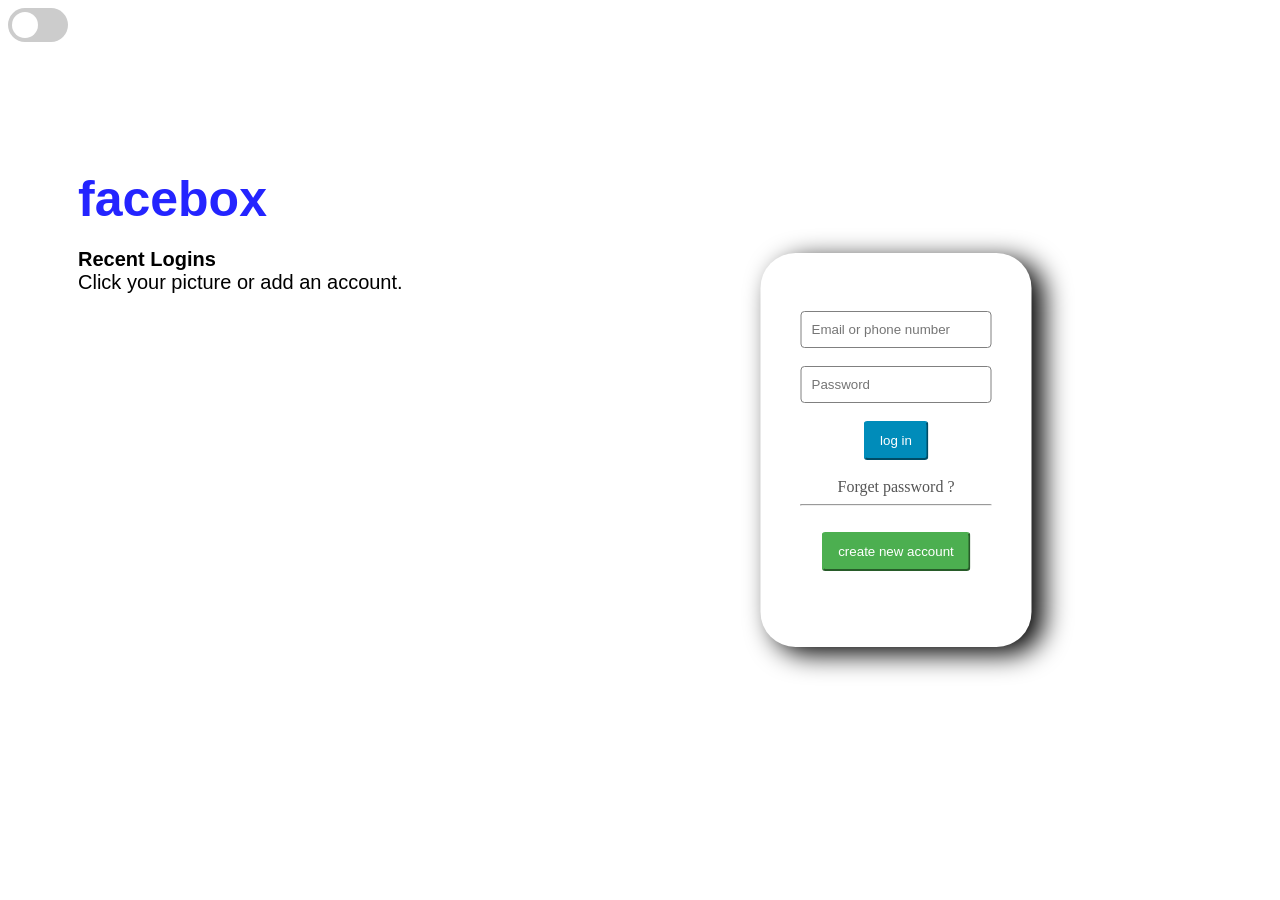
==== index.html @ 7b740174 "first commit" ====
<!DOCTYPE HTML>

<html>

<head>
  <title>facebox</title>  <script>
function myFunction() {
   var element = document.body;
   element.classList.toggle("dark-mode");
}
</script> <style type="text/css">  .dark
 {

}

.dark-mode {
  background-color: black;
  color: white;

}#fbb
 {     position: absolute;
 top: 100px;
 margin:70px;
 font-size:50px;}

.fb
 {   color:#2424FF;
 font-size:35px;  /*35*/
 font-family: "Comic Sans MS", cursive, sans-serif;}

 .b1
 {   color:black;
 font-size: 20px;/*20*/
 font-family: Arial, Helvetica, sans-serif;

}
#box
 {    white-space: pre-line;
 text-align:center;

 padding: 40px  ;
             width:500;
   position: absolute;
 top: 50%;
 left:70%;
  transform: translate(-50%,-50%);
   border-radius: 35px;
   box-shadow: 12px 7px 27px #000000;

}
.e,.p
 {   padding: 10px;
 border:1px solid gray;
  border-radius: 4px;


}
a
 {  text-decoration: none;
 color:#555555;
}
a:hover
 { text-decoration: underline;
 color: #f44336;}


.na
 {  padding:10px; border-radius: 4px;     border-color:#4CAF50;
 padding-left:15px; padding-right:15px;
 background-color:#4CAF50;
 color:white;

  }
.b:hover
 { background-color:#007399;  }
.na:hover
  {  background-color:#449C47;

}
.e:hover
 {  border:1px solid #5C5CFF;
}.p:hover
 {  border:1px solid #5C5CFF;
}
.b
 {padding:10px; border-radius: 4px;     border-color:#008CBA;
 padding-left:15px; padding-right:15px;
 background-color:#008CBA;
 color:white;
}

 .switch {
  position: relative;
  display: inline-block;
  width: 60px;
  height: 34px;
}

.switch input {
  opacity: 0;
  width: 0;
  height: 0;
}

.slider {
  position: absolute;
  cursor: pointer;
  top: 0;
  left: 0;
  right: 0;
  bottom: 0;
  background-color: #ccc;
  -webkit-transition: .4s;
  transition: .4s;
}

.slider:before {
  position: absolute;
  content: "";
  height: 26px;
  width: 26px;
  left: 4px;
  bottom: 4px;
  background-color: white;
  -webkit-transition: .4s;
  transition: .4s;
}

input:checked + .slider {
  background-color: #2196F3;
}

input:focus + .slider {
  box-shadow: 0 0 1px #2196F3;
}

input:checked + .slider:before {
  -webkit-transform: translateX(26px);
  -ms-transform: translateX(26px);
  transform: translateX(26px);
}

/* Rounded sliders */
.slider.round {
  border-radius: 34px;
}

.slider.round:before {
  border-radius: 50%;
}














</style>
</head>

<body  onselectstart="return false">
   <div id="fbb"
       <p class="fb"><label ><b>facebox</b></label><br>
        <p class="b1">
<b>Recent Logins </b> <br>Click your picture or add an account. </p></div>
<div id=box >
      <input class=e type="text" placeholder="Email or phone number "  >  <br>
      <input class="p" type="password" placeholder="Password" />   <br>
      <input class="b" type="submit" value="log in" />     <br>
      <a href="forgetp.html">Forget password ?</a>    <hr>
      <input class="na" type="button" value="create new account"/>


</div>

<label class="switch">
  <input type="checkbox" class=dark onclick="myFunction()">
  <span class="slider round"></span>
</label>
</body>

</html>
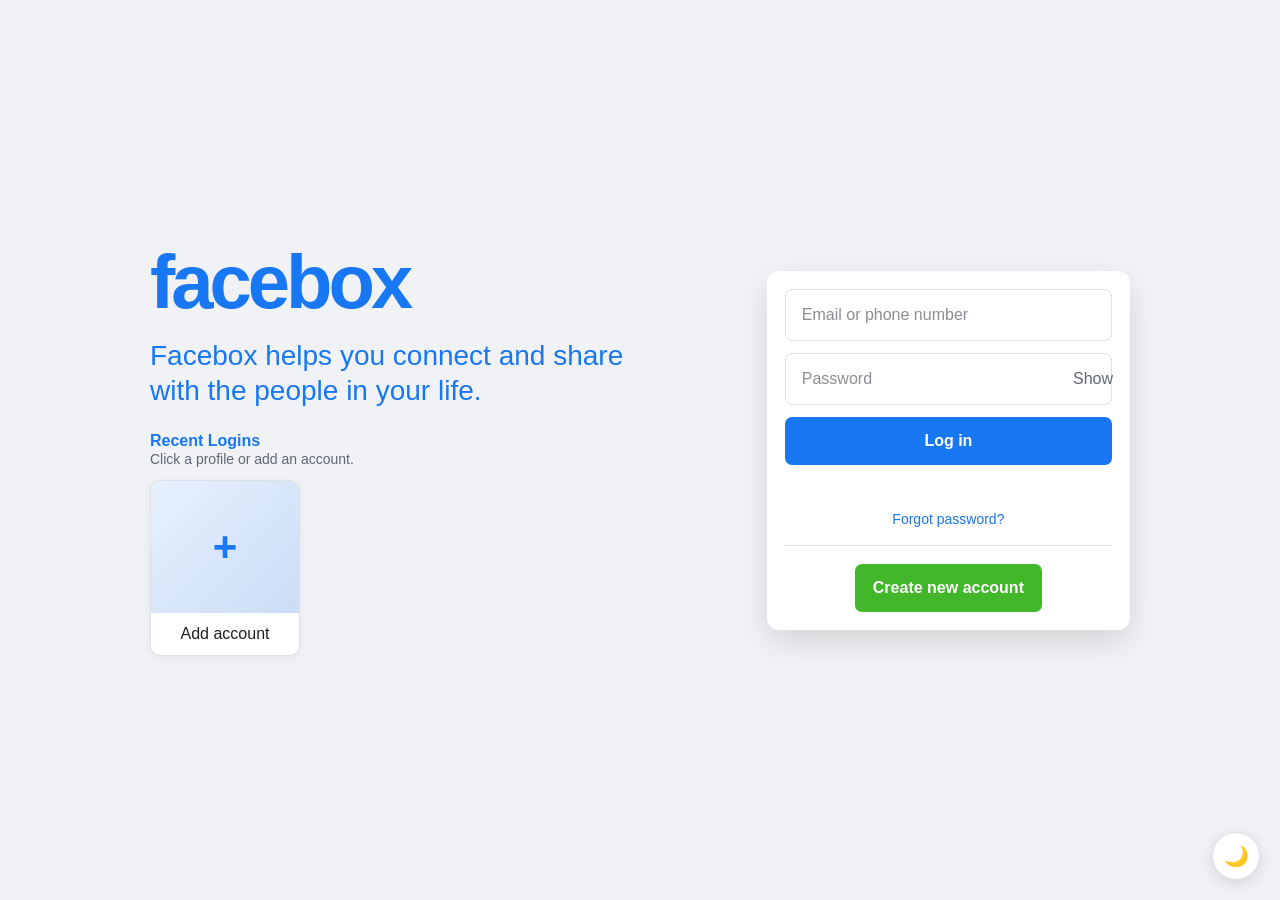
==== commit 711bb508: "feat: launch enhanced version 2.0" ====
--- a/index.html
+++ b/index.html
@@ -1,189 +1,73 @@
-<!DOCTYPE HTML>
-
-<html>
-
-<head>
-  <title>facebox</title>  <script>
-function myFunction() {
-   var element = document.body;
-   element.classList.toggle("dark-mode");
-}
-</script> <style type="text/css">  .dark
- {
-
-}
-
-.dark-mode {
-  background-color: black;
-  color: white;
-
-}#fbb
- {     position: absolute;
- top: 100px;
- margin:70px;
- font-size:50px;}
-
-.fb
- {   color:#2424FF;
- font-size:35px;  /*35*/
- font-family: "Comic Sans MS", cursive, sans-serif;}
-
- .b1
- {   color:black;
- font-size: 20px;/*20*/
- font-family: Arial, Helvetica, sans-serif;
-
-}
-#box
- {    white-space: pre-line;
- text-align:center;
-
- padding: 40px  ;
-             width:500;
-   position: absolute;
- top: 50%;
- left:70%;
-  transform: translate(-50%,-50%);
-   border-radius: 35px;
-   box-shadow: 12px 7px 27px #000000;
-
-}
-.e,.p
- {   padding: 10px;
- border:1px solid gray;
-  border-radius: 4px;
-
-
-}
-a
- {  text-decoration: none;
- color:#555555;
-}
-a:hover
- { text-decoration: underline;
- color: #f44336;}
-
-
-.na
- {  padding:10px; border-radius: 4px;     border-color:#4CAF50;
- padding-left:15px; padding-right:15px;
- background-color:#4CAF50;
- color:white;
-
-  }
-.b:hover
- { background-color:#007399;  }
-.na:hover
-  {  background-color:#449C47;
-
-}
-.e:hover
- {  border:1px solid #5C5CFF;
-}.p:hover
- {  border:1px solid #5C5CFF;
-}
-.b
- {padding:10px; border-radius: 4px;     border-color:#008CBA;
- padding-left:15px; padding-right:15px;
- background-color:#008CBA;
- color:white;
-}
-
- .switch {
-  position: relative;
-  display: inline-block;
-  width: 60px;
-  height: 34px;
-}
-
-.switch input {
-  opacity: 0;
-  width: 0;
-  height: 0;
-}
-
-.slider {
-  position: absolute;
-  cursor: pointer;
-  top: 0;
-  left: 0;
-  right: 0;
-  bottom: 0;
-  background-color: #ccc;
-  -webkit-transition: .4s;
-  transition: .4s;
-}
-
-.slider:before {
-  position: absolute;
-  content: "";
-  height: 26px;
-  width: 26px;
-  left: 4px;
-  bottom: 4px;
-  background-color: white;
-  -webkit-transition: .4s;
-  transition: .4s;
-}
-
-input:checked + .slider {
-  background-color: #2196F3;
-}
-
-input:focus + .slider {
-  box-shadow: 0 0 1px #2196F3;
-}
-
-input:checked + .slider:before {
-  -webkit-transform: translateX(26px);
-  -ms-transform: translateX(26px);
-  transform: translateX(26px);
-}
-
-/* Rounded sliders */
-.slider.round {
-  border-radius: 34px;
-}
-
-.slider.round:before {
-  border-radius: 50%;
-}
-
-
-
-
-
-
-
-
-
-
-
-
-
-
-</style>
-</head>
-
-<body  onselectstart="return false">
-   <div id="fbb"
-       <p class="fb"><label ><b>facebox</b></label><br>
-        <p class="b1">
-<b>Recent Logins </b> <br>Click your picture or add an account. </p></div>
-<div id=box >
-      <input class=e type="text" placeholder="Email or phone number "  >  <br>
-      <input class="p" type="password" placeholder="Password" />   <br>
-      <input class="b" type="submit" value="log in" />     <br>
-      <a href="forgetp.html">Forget password ?</a>    <hr>
-      <input class="na" type="button" value="create new account"/>
-
-
-</div>
-
-<label class="switch">
-  <input type="checkbox" class=dark onclick="myFunction()">
-  <span class="slider round"></span>
-</label>
-</body>
-
-</html>+<!DOCTYPE html>
+<html lang="en">
+<head>
+  <meta charset="UTF-8">
+  <meta name="viewport" content="width=device-width, initial-scale=1.0">
+  <title>Facebox</title>
+  <link rel="stylesheet" href="styles.css">
+  <script src="app.js" defer></script>
+</head>
+<body>
+  <main class="auth-page">
+    <div class="auth-layout">
+      <section class="brand" aria-label="Facebox introduction">
+        <h1 class="brand-name">facebox</h1>
+        <p class="brand-copy">Facebox helps you connect and share with the people in your life.</p>
+        <div class="recent-label">
+          <strong>Recent Logins</strong>
+          <span>Click a profile or add an account.</span>
+        </div>
+        <button class="recent-account" type="button" data-open-signup>
+          <span class="avatar">+</span>
+          <span class="account-name">Add account</span>
+        </button>
+      </section>
+
+      <section class="login-card" aria-label="Log in">
+        <form data-login-form novalidate>
+          <div class="form-group">
+            <input class="field" type="text" name="identity" placeholder="Email or phone number" autocomplete="username">
+          </div>
+          <div class="form-group password-wrap">
+            <input class="field" type="password" name="password" placeholder="Password" autocomplete="current-password">
+            <button class="password-toggle" type="button" data-password-toggle aria-label="Show password">Show</button>
+          </div>
+          <button class="btn btn-primary" type="submit">Log in</button>
+          <p class="form-message" data-form-message aria-live="polite"></p>
+          <a class="text-link forgot-link" href="forgetp.html">Forgot password?</a>
+          <hr class="divider">
+          <div class="create-row">
+            <button class="btn btn-success" type="button" data-open-signup>Create new account</button>
+          </div>
+        </form>
+      </section>
+    </div>
+  </main>
+
+  <button class="theme-toggle" type="button" data-theme-toggle aria-label="Toggle dark mode">🌙</button>
+
+  <div class="modal-backdrop" data-signup-modal aria-hidden="true" role="dialog" aria-modal="true" aria-labelledby="signup-title">
+    <div class="modal">
+      <div class="modal-header">
+        <div>
+          <h2 id="signup-title">Sign Up</h2>
+          <p>It’s quick and easy.</p>
+        </div>
+        <button class="modal-close" type="button" data-close-modal aria-label="Close">&times;</button>
+      </div>
+      <form class="modal-body" data-signup-form novalidate>
+        <div class="name-fields">
+          <div class="form-group"><input class="field" type="text" name="firstName" placeholder="First name" required></div>
+          <div class="form-group"><input class="field" type="text" name="lastName" placeholder="Surname" required></div>
+        </div>
+        <div class="form-group"><input class="field" type="text" name="identity" placeholder="Mobile number or email" required></div>
+        <div class="form-group password-wrap">
+          <input class="field" type="password" name="password" placeholder="New password" required>
+          <button class="password-toggle" type="button" data-password-toggle aria-label="Show password">Show</button>
+        </div>
+        <button class="btn btn-success" type="submit">Sign Up</button>
+      </form>
+    </div>
+  </div>
+</body>
+</html>
--- a/styles.css
+++ b/styles.css
@@ -0,0 +1,232 @@
+:root {
+  --blue: #1877f2;
+  --blue-dark: #166fe5;
+  --green: #42b72a;
+  --green-dark: #36a420;
+  --background: #f0f2f5;
+  --surface: #ffffff;
+  --text: #1c1e21;
+  --muted: #606770;
+  --border: #dddfe2;
+  --danger: #d93025;
+  --shadow: 0 12px 32px rgba(0, 0, 0, 0.12);
+}
+
+* { box-sizing: border-box; }
+
+body {
+  margin: 0;
+  min-height: 100vh;
+  font-family: Arial, Helvetica, sans-serif;
+  color: var(--text);
+  background: var(--background);
+  transition: background 0.25s ease, color 0.25s ease;
+}
+
+button, input { font: inherit; }
+button { cursor: pointer; }
+
+.auth-page {
+  min-height: 100vh;
+  display: grid;
+  place-items: center;
+  padding: 48px 24px;
+}
+
+.auth-layout {
+  width: min(980px, 100%);
+  display: grid;
+  grid-template-columns: 1.2fr 0.8fr;
+  align-items: center;
+  gap: 72px;
+}
+
+.brand { color: var(--blue); }
+.brand-name {
+  margin: 0;
+  font-size: clamp(52px, 8vw, 76px);
+  line-height: 1;
+  letter-spacing: -4px;
+}
+.brand-copy {
+  max-width: 480px;
+  margin: 18px 0 0;
+  font-size: clamp(21px, 3vw, 28px);
+  line-height: 1.25;
+}
+
+.recent-label { margin: 24px 0 12px; }
+.recent-label strong { display: block; }
+.recent-label span { color: var(--muted); font-size: 14px; }
+.recent-account {
+  width: 150px;
+  border: 1px solid var(--border);
+  border-radius: 10px;
+  background: var(--surface);
+  overflow: hidden;
+  padding: 0;
+  color: var(--text);
+  box-shadow: 0 2px 8px rgba(0, 0, 0, 0.06);
+  transition: transform 0.18s ease, box-shadow 0.18s ease;
+}
+.recent-account:hover { transform: translateY(-3px); box-shadow: var(--shadow); }
+.avatar {
+  height: 132px;
+  display: grid;
+  place-items: center;
+  background: linear-gradient(135deg, #e7f1ff, #cbdcf5);
+  color: var(--blue);
+  font-size: 42px;
+  font-weight: 700;
+}
+.account-name { display: block; padding: 12px 8px; }
+
+.login-card, .recovery-card {
+  background: var(--surface);
+  border-radius: 12px;
+  box-shadow: var(--shadow);
+}
+.login-card { padding: 18px; }
+.form-group { margin-bottom: 12px; }
+.field {
+  width: 100%;
+  height: 52px;
+  border: 1px solid var(--border);
+  border-radius: 7px;
+  background: var(--surface);
+  color: var(--text);
+  padding: 0 16px;
+  outline: none;
+}
+.field:focus { border-color: var(--blue); box-shadow: 0 0 0 2px rgba(24, 119, 242, 0.15); }
+.field::placeholder { color: #8a8d91; }
+.password-wrap { position: relative; }
+.password-wrap .field { padding-right: 48px; }
+.password-toggle {
+  position: absolute;
+  right: 7px;
+  top: 7px;
+  width: 38px;
+  height: 38px;
+  border: 0;
+  border-radius: 50%;
+  background: transparent;
+  color: var(--muted);
+}
+.password-toggle:hover { background: var(--background); }
+
+.btn {
+  min-height: 48px;
+  border: 0;
+  border-radius: 7px;
+  padding: 0 18px;
+  font-weight: 700;
+  transition: background 0.18s ease, transform 0.18s ease;
+}
+.btn:active { transform: scale(0.98); }
+.btn-primary { width: 100%; background: var(--blue); color: #fff; }
+.btn-primary:hover { background: var(--blue-dark); }
+.btn-success { background: var(--green); color: #fff; }
+.btn-success:hover { background: var(--green-dark); }
+.btn-secondary { background: #e4e6eb; color: var(--text); }
+
+.divider { border: 0; border-top: 1px solid var(--border); margin: 18px 0; }
+.text-link {
+  color: var(--blue);
+  text-decoration: none;
+  font-size: 14px;
+}
+.text-link:hover { text-decoration: underline; }
+.forgot-link { display: block; text-align: center; margin: 16px 0; }
+.create-row { display: flex; justify-content: center; }
+.form-message { min-height: 20px; margin: 10px 0 0; color: var(--danger); font-size: 13px; text-align: center; }
+
+.theme-toggle {
+  position: fixed;
+  right: 20px;
+  bottom: 20px;
+  width: 48px;
+  height: 48px;
+  border: 1px solid var(--border);
+  border-radius: 50%;
+  background: var(--surface);
+  color: var(--text);
+  box-shadow: 0 4px 16px rgba(0, 0, 0, 0.12);
+  font-size: 20px;
+}
+
+.recovery-page { min-height: 100vh; background: var(--background); }
+.recovery-header {
+  height: 64px;
+  display: flex;
+  align-items: center;
+  justify-content: space-between;
+  padding: 0 28px;
+  background: var(--surface);
+  box-shadow: 0 2px 8px rgba(0, 0, 0, 0.08);
+}
+.recovery-header .brand-name { font-size: 34px; letter-spacing: -2px; }
+.header-login { display: flex; align-items: center; gap: 8px; }
+.header-login .field { width: 180px; height: 40px; }
+.header-login .btn { min-height: 40px; }
+.recovery-main { min-height: calc(100vh - 64px); display: grid; place-items: center; padding: 24px; }
+.recovery-card { width: min(500px, 100%); overflow: hidden; }
+.recovery-card h1 { margin: 0; padding: 22px 24px; border-bottom: 1px solid var(--border); font-size: 22px; }
+.recovery-body { padding: 20px 24px 24px; }
+.recovery-body p { margin-top: 0; color: var(--muted); line-height: 1.5; }
+.recovery-actions { display: flex; justify-content: flex-end; gap: 8px; margin-top: 18px; }
+
+.modal-backdrop {
+  position: fixed;
+  inset: 0;
+  display: none;
+  place-items: center;
+  z-index: 20;
+  padding: 20px;
+  background: rgba(255, 255, 255, 0.75);
+}
+.modal-backdrop.open { display: grid; }
+.modal {
+  width: min(430px, 100%);
+  background: var(--surface);
+  border-radius: 10px;
+  box-shadow: var(--shadow);
+}
+.modal-header { display: flex; align-items: start; justify-content: space-between; padding: 16px 18px 12px; border-bottom: 1px solid var(--border); }
+.modal-header h2 { margin: 0 0 3px; font-size: 30px; }
+.modal-header p { margin: 0; color: var(--muted); }
+.modal-close { border: 0; background: transparent; color: var(--muted); font-size: 24px; line-height: 1; }
+.modal-body { padding: 16px 18px 18px; }
+.name-fields { display: grid; grid-template-columns: 1fr 1fr; gap: 10px; }
+.modal-body .form-group { margin-bottom: 10px; }
+.modal-body .field { height: 44px; }
+.modal-body .btn-success { width: 70%; display: block; margin: 10px auto 0; }
+
+body.dark-mode {
+  --background: #18191a;
+  --surface: #242526;
+  --text: #e4e6eb;
+  --muted: #b0b3b8;
+  --border: #3a3b3c;
+  --shadow: 0 12px 32px rgba(0, 0, 0, 0.35);
+}
+body.dark-mode .avatar { background: linear-gradient(135deg, #28384d, #1f2c40); }
+body.dark-mode .modal-backdrop { background: rgba(0, 0, 0, 0.65); }
+
+@media (max-width: 800px) {
+  .auth-layout { grid-template-columns: 1fr; max-width: 430px; gap: 34px; text-align: center; }
+  .brand-copy { margin-inline: auto; }
+  .recent-account { margin-inline: auto; }
+  .header-login { display: none; }
+}
+
+@media (max-width: 480px) {
+  .auth-page { padding: 28px 16px; align-content: start; }
+  .brand-name { letter-spacing: -3px; }
+  .brand-copy { font-size: 19px; }
+  .recovery-header { padding: 0 16px; }
+  .recovery-card h1, .recovery-body { padding-left: 18px; padding-right: 18px; }
+  .recovery-actions { flex-direction: column-reverse; }
+  .recovery-actions .btn { width: 100%; }
+  .name-fields { grid-template-columns: 1fr; }
+}
